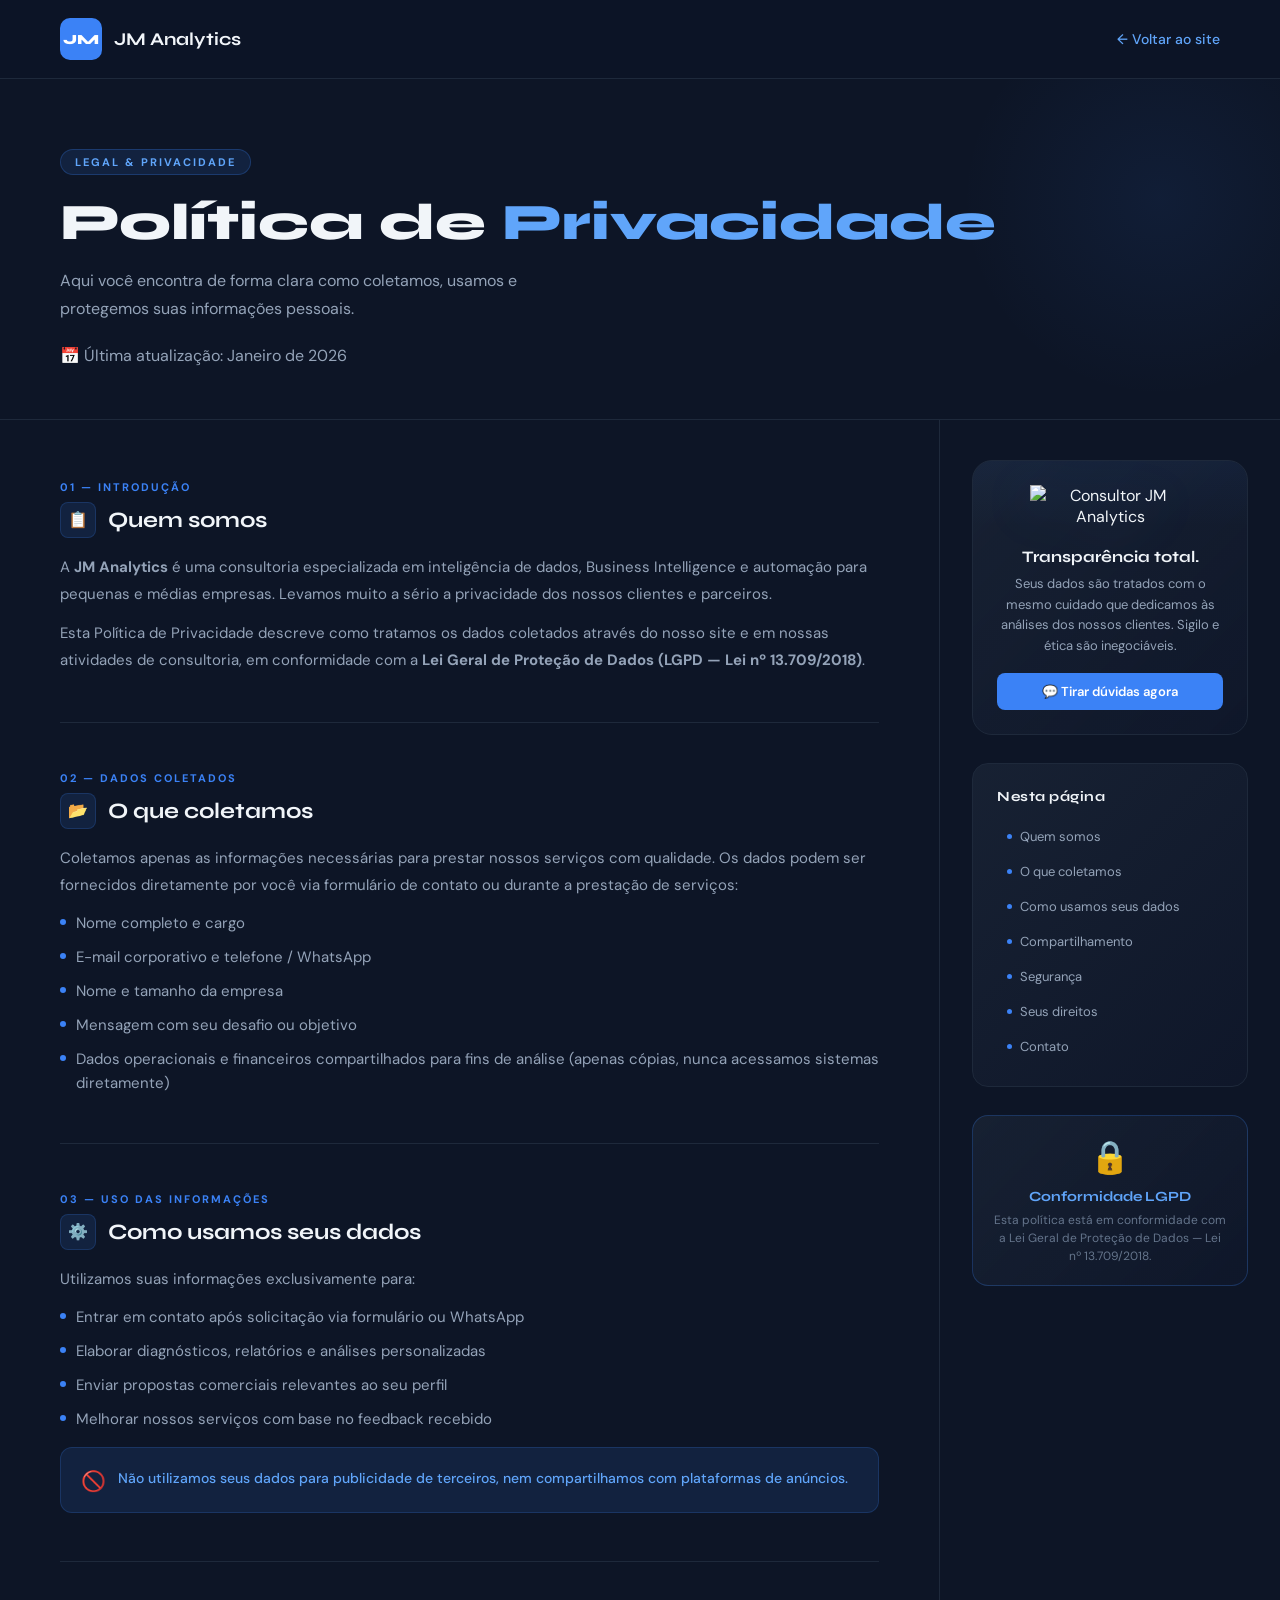
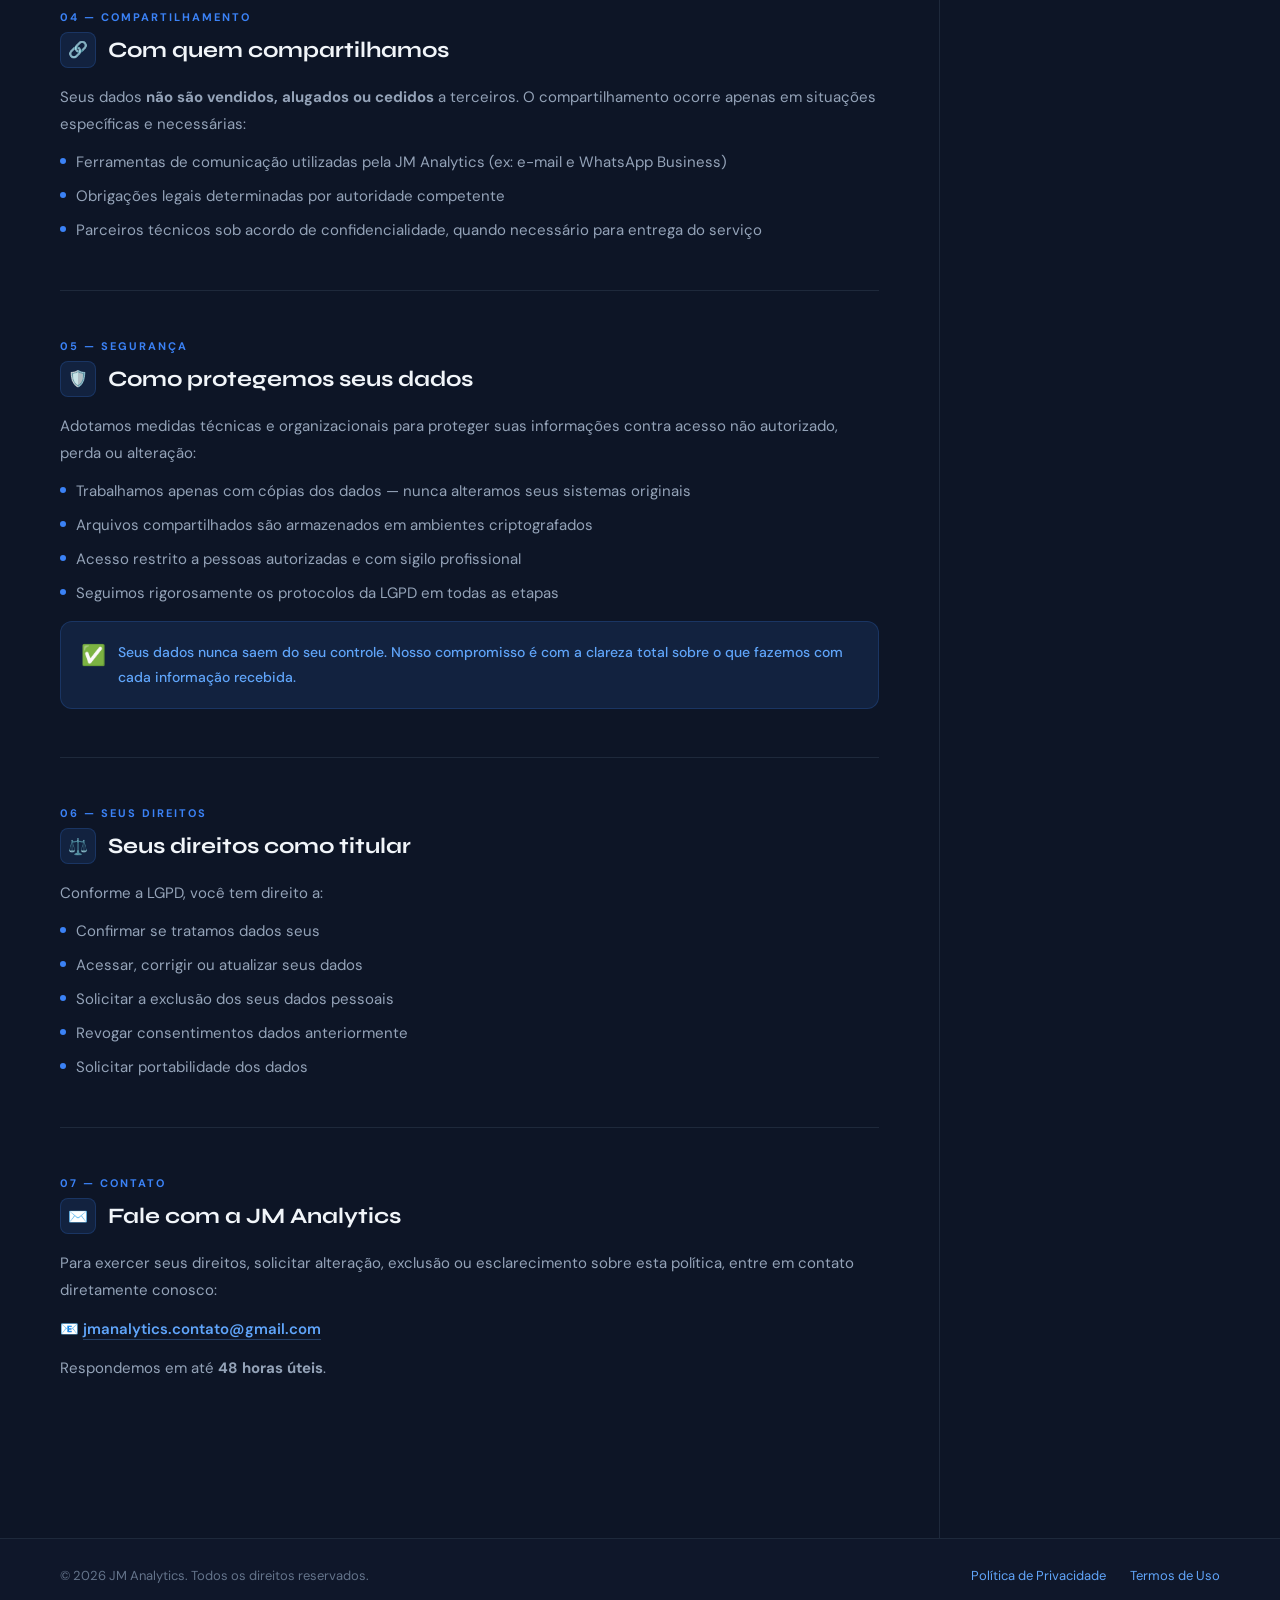
==== politica-privacidade.html @ d1f7fdc4 "Add files via upload" ====
<!DOCTYPE html>
<html lang="pt-BR">
<head>
    <meta charset="UTF-8">
    <meta name="viewport" content="width=device-width, initial-scale=1.0">
    <title>Política de Privacidade | JM Analytics</title>
    <link href="https://fonts.googleapis.com/css2?family=Syne:wght@400;600;700;800&family=DM+Sans:wght@300;400;500&display=swap" rel="stylesheet">
    <style>
        :root {
            --bg-dark: #0d1526;
            --bg-card: #111827;
            --bg-card2: #0f172a;
            --blue: #3b82f6;
            --blue-light: #60a5fa;
            --blue-dim: rgba(59,130,246,0.12);
            --border: #1e293b;
            --text-primary: #f1f5f9;
            --text-muted: #94a3b8;
            --text-subtle: #64748b;
        }

        * { box-sizing: border-box; margin: 0; padding: 0; }

        body {
            background-color: var(--bg-dark);
            color: var(--text-primary);
            font-family: 'DM Sans', sans-serif;
            min-height: 100vh;
        }

        /* HEADER */
        header {
            background: rgba(13, 21, 38, 0.95);
            border-bottom: 1px solid var(--border);
            padding: 18px 60px;
            display: flex;
            align-items: center;
            justify-content: space-between;
            position: sticky;
            top: 0;
            z-index: 100;
            backdrop-filter: blur(12px);
        }

        .logo {
            display: flex;
            align-items: center;
            gap: 12px;
            text-decoration: none;
        }

        .logo-icon {
            width: 42px;
            height: 42px;
            background: var(--blue);
            border-radius: 10px;
            display: flex;
            align-items: center;
            justify-content: center;
            font-family: 'Syne', sans-serif;
            font-weight: 800;
            font-size: 14px;
            color: white;
        }

        .logo-text {
            font-family: 'Syne', sans-serif;
            font-weight: 700;
            font-size: 18px;
            color: var(--text-primary);
        }

        .back-link {
            display: flex;
            align-items: center;
            gap: 8px;
            color: var(--blue-light);
            text-decoration: none;
            font-size: 14px;
            font-weight: 500;
            transition: gap 0.2s;
        }
        .back-link:hover { gap: 12px; }

        /* HERO DA PÁGINA */
        .page-hero {
            padding: 70px 60px 50px;
            border-bottom: 1px solid var(--border);
            position: relative;
            overflow: hidden;
        }

        .page-hero::before {
            content: '';
            position: absolute;
            top: -80px;
            right: -80px;
            width: 400px;
            height: 400px;
            background: radial-gradient(circle, rgba(59,130,246,0.08) 0%, transparent 70%);
            pointer-events: none;
        }

        .page-tag {
            display: inline-block;
            font-size: 11px;
            font-weight: 700;
            letter-spacing: 2px;
            text-transform: uppercase;
            color: var(--blue-light);
            background: var(--blue-dim);
            border: 1px solid rgba(59,130,246,0.25);
            padding: 5px 14px;
            border-radius: 20px;
            margin-bottom: 20px;
        }

        .page-hero h1 {
            font-family: 'Syne', sans-serif;
            font-size: clamp(32px, 4vw, 52px);
            font-weight: 800;
            line-height: 1.1;
            margin-bottom: 16px;
        }

        .page-hero h1 span {
            color: var(--blue-light);
        }

        .page-hero p {
            color: var(--text-muted);
            font-size: 16px;
            max-width: 520px;
            line-height: 1.7;
        }

        .last-updated {
            margin-top: 20px;
            font-size: 13px;
            color: var(--text-subtle);
        }

        /* LAYOUT PRINCIPAL */
        .main-layout {
            display: grid;
            grid-template-columns: 1fr 340px;
            gap: 0;
            min-height: calc(100vh - 200px);
        }

        /* CONTEÚDO */
        .content-area {
            padding: 60px;
            border-right: 1px solid var(--border);
        }

        .section-block {
            margin-bottom: 48px;
            padding-bottom: 48px;
            border-bottom: 1px solid var(--border);
            animation: fadeUp 0.5s ease both;
        }

        .section-block:last-child {
            border-bottom: none;
        }

        @keyframes fadeUp {
            from { opacity: 0; transform: translateY(16px); }
            to { opacity: 1; transform: translateY(0); }
        }

        .section-block:nth-child(1) { animation-delay: 0.05s; }
        .section-block:nth-child(2) { animation-delay: 0.1s; }
        .section-block:nth-child(3) { animation-delay: 0.15s; }
        .section-block:nth-child(4) { animation-delay: 0.2s; }
        .section-block:nth-child(5) { animation-delay: 0.25s; }
        .section-block:nth-child(6) { animation-delay: 0.3s; }

        .section-number {
            font-size: 11px;
            font-weight: 700;
            letter-spacing: 2px;
            color: var(--blue);
            text-transform: uppercase;
            margin-bottom: 8px;
        }

        .section-block h2 {
            font-family: 'Syne', sans-serif;
            font-size: 22px;
            font-weight: 700;
            color: var(--text-primary);
            margin-bottom: 16px;
            display: flex;
            align-items: center;
            gap: 12px;
        }

        .section-block h2 .icon {
            width: 36px;
            height: 36px;
            background: var(--blue-dim);
            border: 1px solid rgba(59,130,246,0.2);
            border-radius: 8px;
            display: flex;
            align-items: center;
            justify-content: center;
            font-size: 16px;
            flex-shrink: 0;
        }

        .section-block p {
            color: var(--text-muted);
            font-size: 15px;
            line-height: 1.8;
            margin-bottom: 12px;
        }

        .section-block p:last-child { margin-bottom: 0; }

        .info-list {
            list-style: none;
            display: flex;
            flex-direction: column;
            gap: 10px;
        }

        .info-list li {
            display: flex;
            align-items: flex-start;
            gap: 10px;
            color: var(--text-muted);
            font-size: 15px;
            line-height: 1.6;
        }

        .info-list li::before {
            content: '';
            width: 6px;
            height: 6px;
            border-radius: 50%;
            background: var(--blue);
            margin-top: 8px;
            flex-shrink: 0;
        }

        .highlight-box {
            background: var(--blue-dim);
            border: 1px solid rgba(59,130,246,0.2);
            border-radius: 12px;
            padding: 18px 20px;
            margin-top: 16px;
            display: flex;
            align-items: flex-start;
            gap: 12px;
        }

        .highlight-box .hb-icon {
            font-size: 20px;
            flex-shrink: 0;
            margin-top: 2px;
        }

        .highlight-box p {
            margin: 0;
            color: var(--blue-light);
            font-size: 14px;
            font-weight: 500;
        }

        .contact-email-link {
            color: var(--blue-light);
            text-decoration: none;
            font-weight: 600;
            border-bottom: 1px solid rgba(96,165,250,0.3);
            transition: border-color 0.2s;
        }
        .contact-email-link:hover { border-color: var(--blue-light); }

        /* SIDEBAR */
        .sidebar {
            padding: 40px 32px;
            display: flex;
            flex-direction: column;
            gap: 28px;
        }

        /* PERSONAGEM */
        .character-card {
            background: linear-gradient(135deg, rgba(30,41,59,0.6), rgba(15,23,42,0.9));
            border: 1px solid var(--border);
            border-radius: 20px;
            overflow: hidden;
            text-align: center;
        }

        .character-img-wrap {
            background: linear-gradient(180deg, rgba(59,130,246,0.05) 0%, transparent 100%);
            padding: 24px 20px 0;
            display: flex;
            justify-content: center;
        }

        .character-img-wrap img {
            width: 160px;
            max-height: 220px;
            object-fit: contain;
            object-position: top;
            filter: drop-shadow(0 8px 24px rgba(59,130,246,0.2));
        }

        .character-text {
            padding: 20px 24px 24px;
        }

        .character-text strong {
            display: block;
            font-family: 'Syne', sans-serif;
            font-size: 16px;
            font-weight: 700;
            color: var(--text-primary);
            margin-bottom: 8px;
        }

        .character-text p {
            font-size: 13px;
            color: var(--text-muted);
            line-height: 1.6;
            margin-bottom: 16px;
        }

        .character-text a {
            display: block;
            background: var(--blue);
            color: white;
            text-decoration: none;
            padding: 10px 16px;
            border-radius: 8px;
            font-size: 13px;
            font-weight: 600;
            transition: background 0.2s;
        }
        .character-text a:hover { background: #2563eb; }

        /* SUMÁRIO */
        .summary-card {
            background: linear-gradient(135deg, rgba(30,41,59,0.6), rgba(15,23,42,0.9));
            border: 1px solid var(--border);
            border-radius: 16px;
            padding: 24px;
        }

        .summary-card h3 {
            font-family: 'Syne', sans-serif;
            font-size: 14px;
            font-weight: 700;
            color: var(--text-primary);
            margin-bottom: 16px;
            letter-spacing: 0.5px;
        }

        .summary-list {
            list-style: none;
            display: flex;
            flex-direction: column;
            gap: 4px;
        }

        .summary-list li a {
            display: flex;
            align-items: center;
            gap: 8px;
            color: var(--text-muted);
            text-decoration: none;
            font-size: 13px;
            padding: 7px 10px;
            border-radius: 8px;
            transition: all 0.2s;
        }

        .summary-list li a:hover {
            background: var(--blue-dim);
            color: var(--blue-light);
        }

        .summary-list li a::before {
            content: '';
            width: 5px;
            height: 5px;
            border-radius: 50%;
            background: var(--blue);
            flex-shrink: 0;
        }

        /* BADGE LGPD */
        .lgpd-badge {
            background: linear-gradient(135deg, rgba(30,41,59,0.6), rgba(15,23,42,0.9));
            border: 1px solid rgba(59,130,246,0.25);
            border-radius: 16px;
            padding: 20px;
            text-align: center;
        }

        .lgpd-badge .badge-icon {
            font-size: 32px;
            margin-bottom: 10px;
        }

        .lgpd-badge strong {
            display: block;
            font-family: 'Syne', sans-serif;
            font-size: 14px;
            color: var(--blue-light);
            margin-bottom: 6px;
        }

        .lgpd-badge p {
            font-size: 12px;
            color: var(--text-subtle);
            line-height: 1.5;
        }

        /* FOOTER */
        footer {
            background: var(--bg-card2);
            border-top: 1px solid var(--border);
            padding: 28px 60px;
            display: flex;
            align-items: center;
            justify-content: space-between;
        }

        footer p {
            font-size: 13px;
            color: var(--text-subtle);
        }

        footer a {
            font-size: 13px;
            color: var(--blue-light);
            text-decoration: none;
        }

        footer a:hover { text-decoration: underline; }

        /* MOBILE */
        @media (max-width: 900px) {
            header { padding: 16px 20px; }
            .page-hero { padding: 40px 20px 30px; }
            .main-layout { grid-template-columns: 1fr; }
            .content-area { padding: 32px 20px; border-right: none; }
            .sidebar { padding: 20px; }
            footer { padding: 20px; flex-direction: column; gap: 8px; text-align: center; }
        }
    </style>
</head>
<body>

<!-- HEADER -->
<header>
    <a href="index.html" class="logo">
        <div class="logo-icon">JM</div>
        <span class="logo-text">JM Analytics</span>
    </a>
    <a href="index.html" class="back-link">← Voltar ao site</a>
</header>

<!-- HERO -->
<div class="page-hero">
    <div class="page-tag">Legal & Privacidade</div>
    <h1>Política de <span>Privacidade</span></h1>
    <p>Aqui você encontra de forma clara como coletamos, usamos e protegemos suas informações pessoais.</p>
    <p class="last-updated">📅 Última atualização: Janeiro de 2026</p>
</div>

<!-- LAYOUT -->
<div class="main-layout">

    <!-- CONTEÚDO -->
    <div class="content-area">

        <div class="section-block" id="introducao">
            <div class="section-number">01 — Introdução</div>
            <h2><span class="icon">📋</span> Quem somos</h2>
            <p>A <strong>JM Analytics</strong> é uma consultoria especializada em inteligência de dados, Business Intelligence e automação para pequenas e médias empresas. Levamos muito a sério a privacidade dos nossos clientes e parceiros.</p>
            <p>Esta Política de Privacidade descreve como tratamos os dados coletados através do nosso site e em nossas atividades de consultoria, em conformidade com a <strong>Lei Geral de Proteção de Dados (LGPD — Lei nº 13.709/2018)</strong>.</p>
        </div>

        <div class="section-block" id="dados">
            <div class="section-number">02 — Dados coletados</div>
            <h2><span class="icon">📂</span> O que coletamos</h2>
            <p>Coletamos apenas as informações necessárias para prestar nossos serviços com qualidade. Os dados podem ser fornecidos diretamente por você via formulário de contato ou durante a prestação de serviços:</p>
            <ul class="info-list">
                <li>Nome completo e cargo</li>
                <li>E-mail corporativo e telefone / WhatsApp</li>
                <li>Nome e tamanho da empresa</li>
                <li>Mensagem com seu desafio ou objetivo</li>
                <li>Dados operacionais e financeiros compartilhados para fins de análise (apenas cópias, nunca acessamos sistemas diretamente)</li>
            </ul>
        </div>

        <div class="section-block" id="uso">
            <div class="section-number">03 — Uso das informações</div>
            <h2><span class="icon">⚙️</span> Como usamos seus dados</h2>
            <p>Utilizamos suas informações exclusivamente para:</p>
            <ul class="info-list">
                <li>Entrar em contato após solicitação via formulário ou WhatsApp</li>
                <li>Elaborar diagnósticos, relatórios e análises personalizadas</li>
                <li>Enviar propostas comerciais relevantes ao seu perfil</li>
                <li>Melhorar nossos serviços com base no feedback recebido</li>
            </ul>
            <div class="highlight-box">
                <span class="hb-icon">🚫</span>
                <p>Não utilizamos seus dados para publicidade de terceiros, nem compartilhamos com plataformas de anúncios.</p>
            </div>
        </div>

        <div class="section-block" id="compartilhamento">
            <div class="section-number">04 — Compartilhamento</div>
            <h2><span class="icon">🔗</span> Com quem compartilhamos</h2>
            <p>Seus dados <strong>não são vendidos, alugados ou cedidos</strong> a terceiros. O compartilhamento ocorre apenas em situações específicas e necessárias:</p>
            <ul class="info-list">
                <li>Ferramentas de comunicação utilizadas pela JM Analytics (ex: e-mail e WhatsApp Business)</li>
                <li>Obrigações legais determinadas por autoridade competente</li>
                <li>Parceiros técnicos sob acordo de confidencialidade, quando necessário para entrega do serviço</li>
            </ul>
        </div>

        <div class="section-block" id="seguranca">
            <div class="section-number">05 — Segurança</div>
            <h2><span class="icon">🛡️</span> Como protegemos seus dados</h2>
            <p>Adotamos medidas técnicas e organizacionais para proteger suas informações contra acesso não autorizado, perda ou alteração:</p>
            <ul class="info-list">
                <li>Trabalhamos apenas com cópias dos dados — nunca alteramos seus sistemas originais</li>
                <li>Arquivos compartilhados são armazenados em ambientes criptografados</li>
                <li>Acesso restrito a pessoas autorizadas e com sigilo profissional</li>
                <li>Seguimos rigorosamente os protocolos da LGPD em todas as etapas</li>
            </ul>
            <div class="highlight-box">
                <span class="hb-icon">✅</span>
                <p>Seus dados nunca saem do seu controle. Nosso compromisso é com a clareza total sobre o que fazemos com cada informação recebida.</p>
            </div>
        </div>

        <div class="section-block" id="direitos">
            <div class="section-number">06 — Seus direitos</div>
            <h2><span class="icon">⚖️</span> Seus direitos como titular</h2>
            <p>Conforme a LGPD, você tem direito a:</p>
            <ul class="info-list">
                <li>Confirmar se tratamos dados seus</li>
                <li>Acessar, corrigir ou atualizar seus dados</li>
                <li>Solicitar a exclusão dos seus dados pessoais</li>
                <li>Revogar consentimentos dados anteriormente</li>
                <li>Solicitar portabilidade dos dados</li>
            </ul>
        </div>

        <div class="section-block" id="contato">
            <div class="section-number">07 — Contato</div>
            <h2><span class="icon">✉️</span> Fale com a JM Analytics</h2>
            <p>Para exercer seus direitos, solicitar alteração, exclusão ou esclarecimento sobre esta política, entre em contato diretamente conosco:</p>
            <p>📧 <a href="mailto:jmanalytics.contato@gmail.com" class="contact-email-link">jmanalytics.contato@gmail.com</a></p>
            <p>Respondemos em até <strong>48 horas úteis</strong>.</p>
        </div>

    </div>

    <!-- SIDEBAR -->
    <div class="sidebar">

        <!-- PERSONAGEM -->
        <div class="character-card">
            <div class="character-img-wrap">
                <img src="img/jotta.png" alt="Consultor JM Analytics">
            </div>
            <div class="character-text">
                <strong>Transparência total.</strong>
                <p>Seus dados são tratados com o mesmo cuidado que dedicamos às análises dos nossos clientes. Sigilo e ética são inegociáveis.</p>
                <a href="https://wa.me/5521969181327?text=Ol%C3%A1!%20Tenho%20uma%20d%C3%BAvida%20sobre%20privacidade">
                    💬 Tirar dúvidas agora
                </a>
            </div>
        </div>

        <!-- SUMÁRIO -->
        <div class="summary-card">
            <h3>Nesta página</h3>
            <ul class="summary-list">
                <li><a href="#introducao">Quem somos</a></li>
                <li><a href="#dados">O que coletamos</a></li>
                <li><a href="#uso">Como usamos seus dados</a></li>
                <li><a href="#compartilhamento">Compartilhamento</a></li>
                <li><a href="#seguranca">Segurança</a></li>
                <li><a href="#direitos">Seus direitos</a></li>
                <li><a href="#contato">Contato</a></li>
            </ul>
        </div>

        <!-- LGPD BADGE -->
        <div class="lgpd-badge">
            <div class="badge-icon">🔒</div>
            <strong>Conformidade LGPD</strong>
            <p>Esta política está em conformidade com a Lei Geral de Proteção de Dados — Lei nº 13.709/2018.</p>
        </div>

    </div>

</div>

<!-- FOOTER -->
<footer>
    <p>© 2026 JM Analytics. Todos os direitos reservados.</p>
    <div style="display:flex; gap:24px;">
        <a href="politica-privacidade.html">Política de Privacidade</a>
        <a href="termos-de-uso.html">Termos de Uso</a>
    </div>
</footer>

</body>
</html>
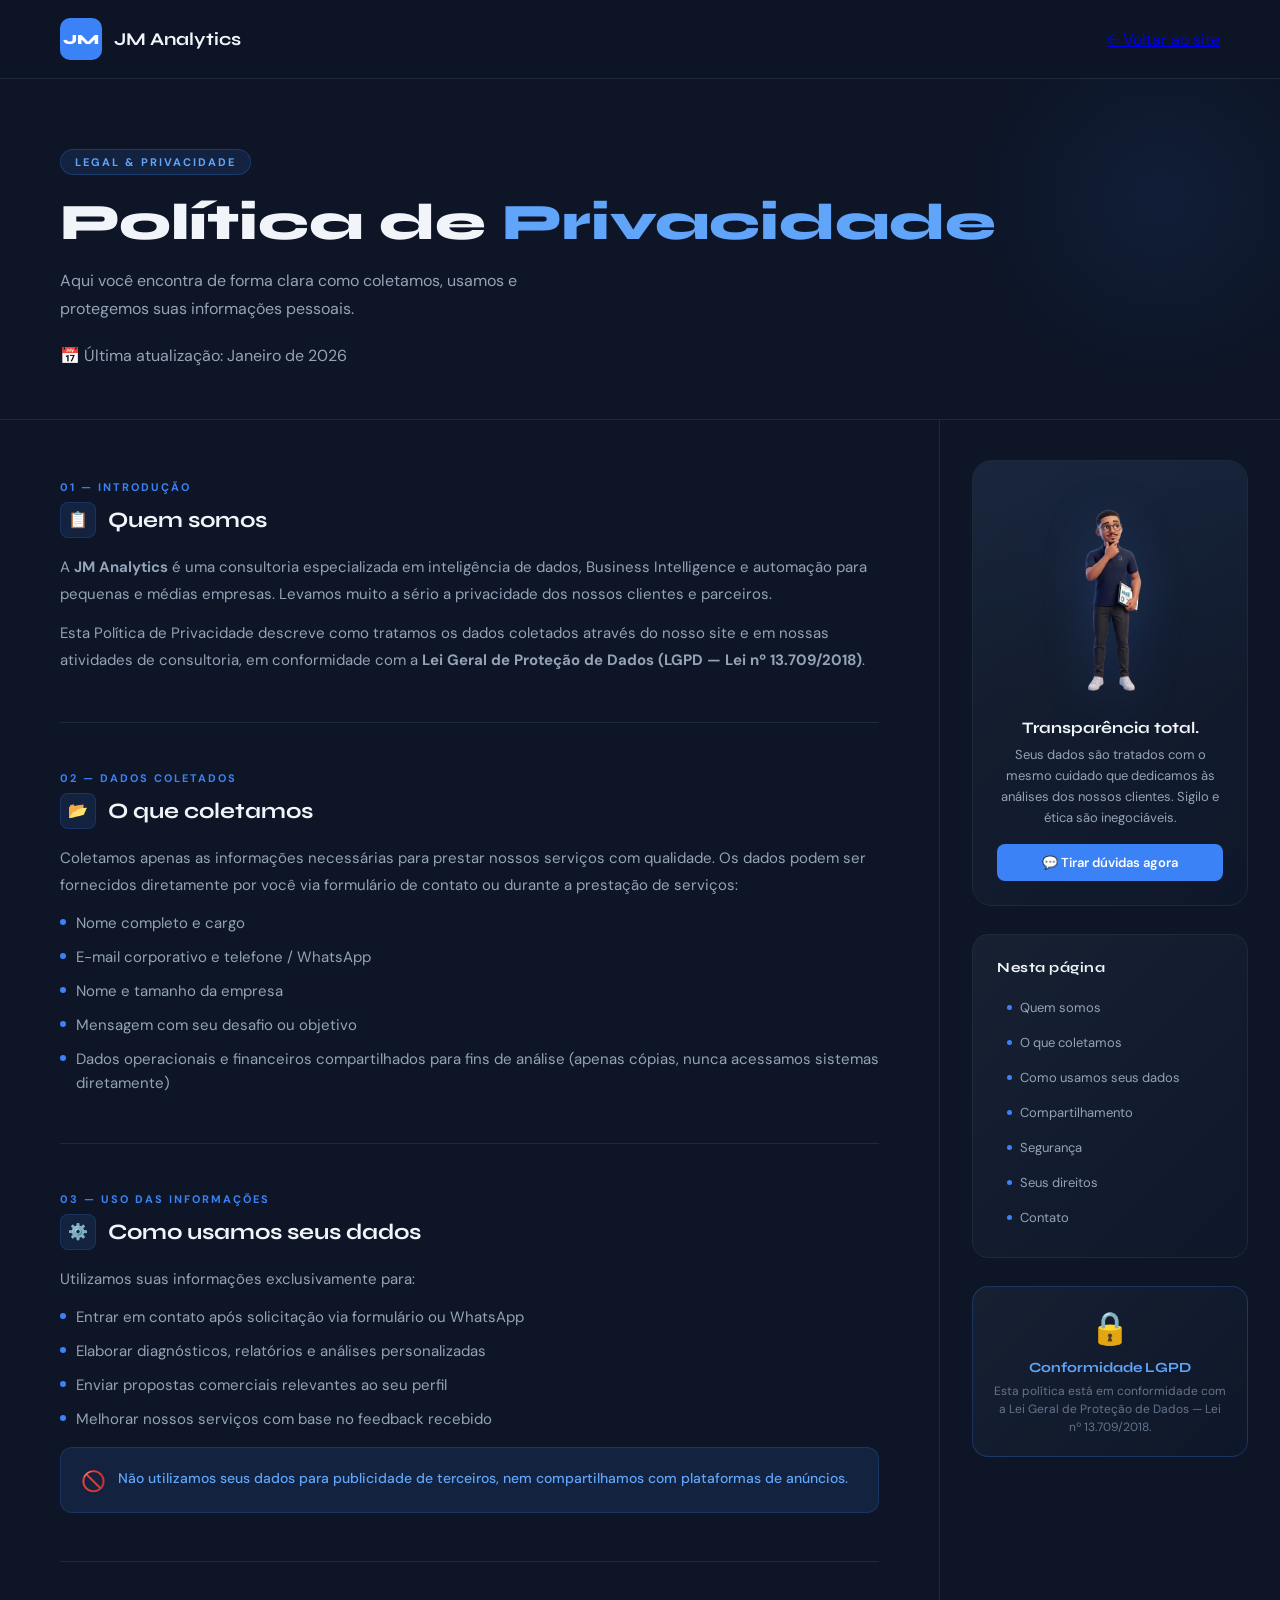
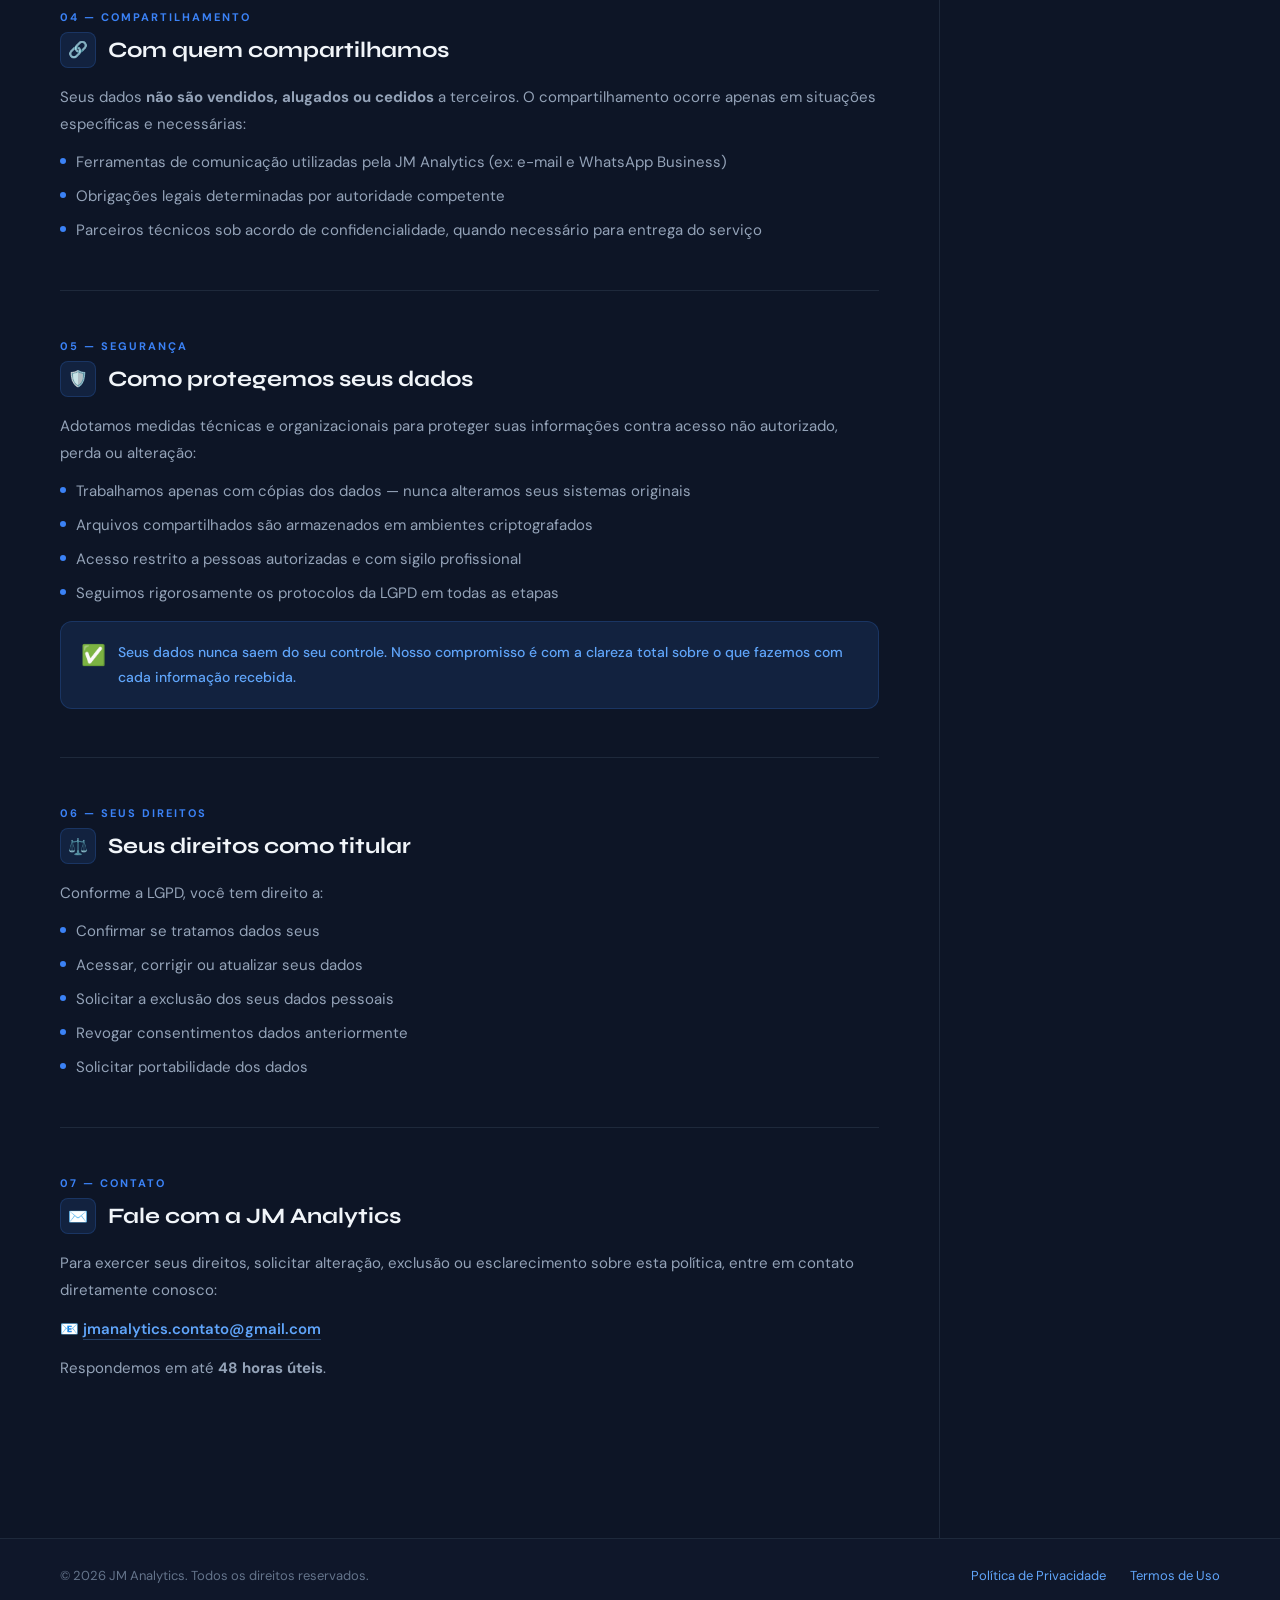
==== commit 340b7fe1: "Update print statement from 'Hello' to 'Goodbye'" ====
--- a/politica-privacidade.html
+++ b/politica-privacidade.html
@@ -463,7 +463,7 @@
         <div class="logo-icon">JM</div>
         <span class="logo-text">JM Analytics</span>
     </a>
-    <a href="index.html" class="back-link">← Voltar ao site</a>
+    <a href="index.html" class="https://jmanalytics.netlify.app/">← Voltar ao site</a>
 </header>
 
 <!-- HERO -->
@@ -572,7 +572,7 @@
         <!-- PERSONAGEM -->
         <div class="character-card">
             <div class="character-img-wrap">
-                <img src="img/jotta.png" alt="Consultor JM Analytics">
+                <img src="jotta.png" alt="Consultor JM Analytics">
             </div>
             <div class="character-text">
                 <strong>Transparência total.</strong>
@@ -618,4 +618,4 @@
 </footer>
 
 </body>
-</html>+</html>
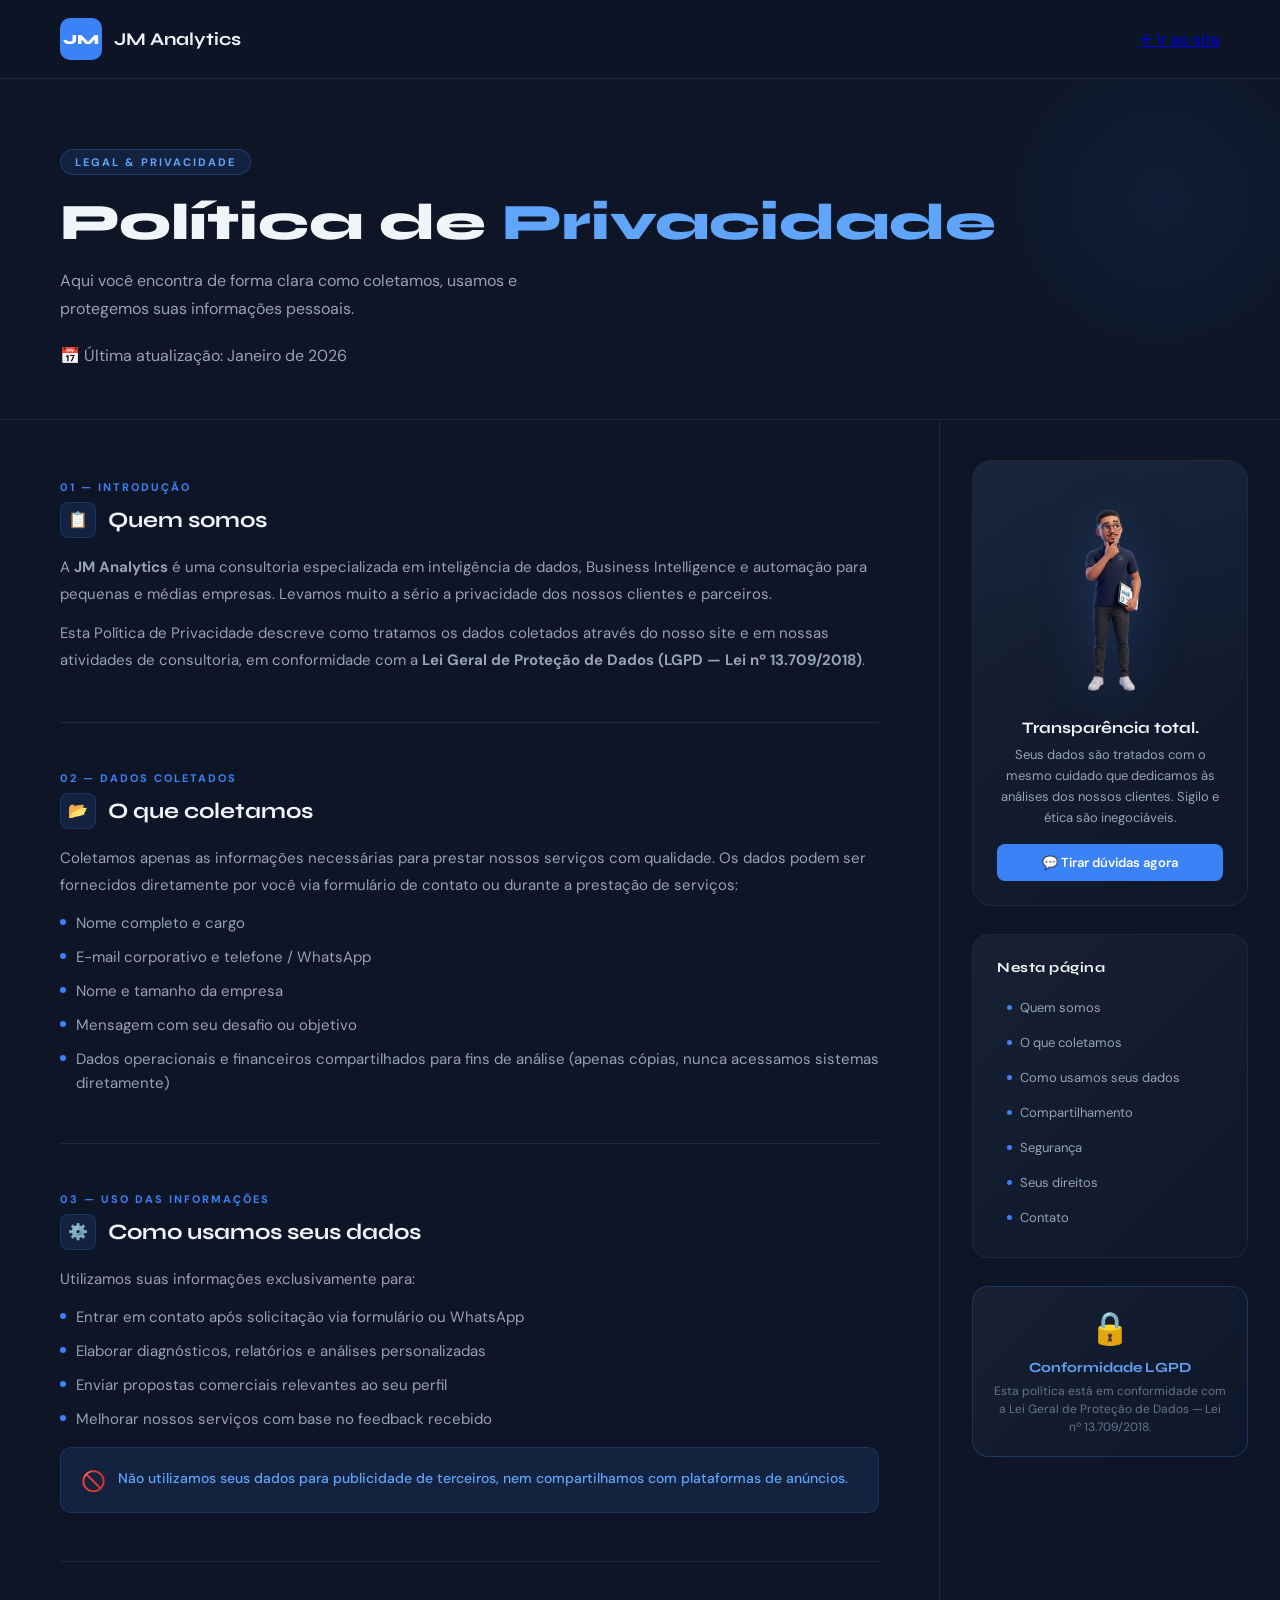
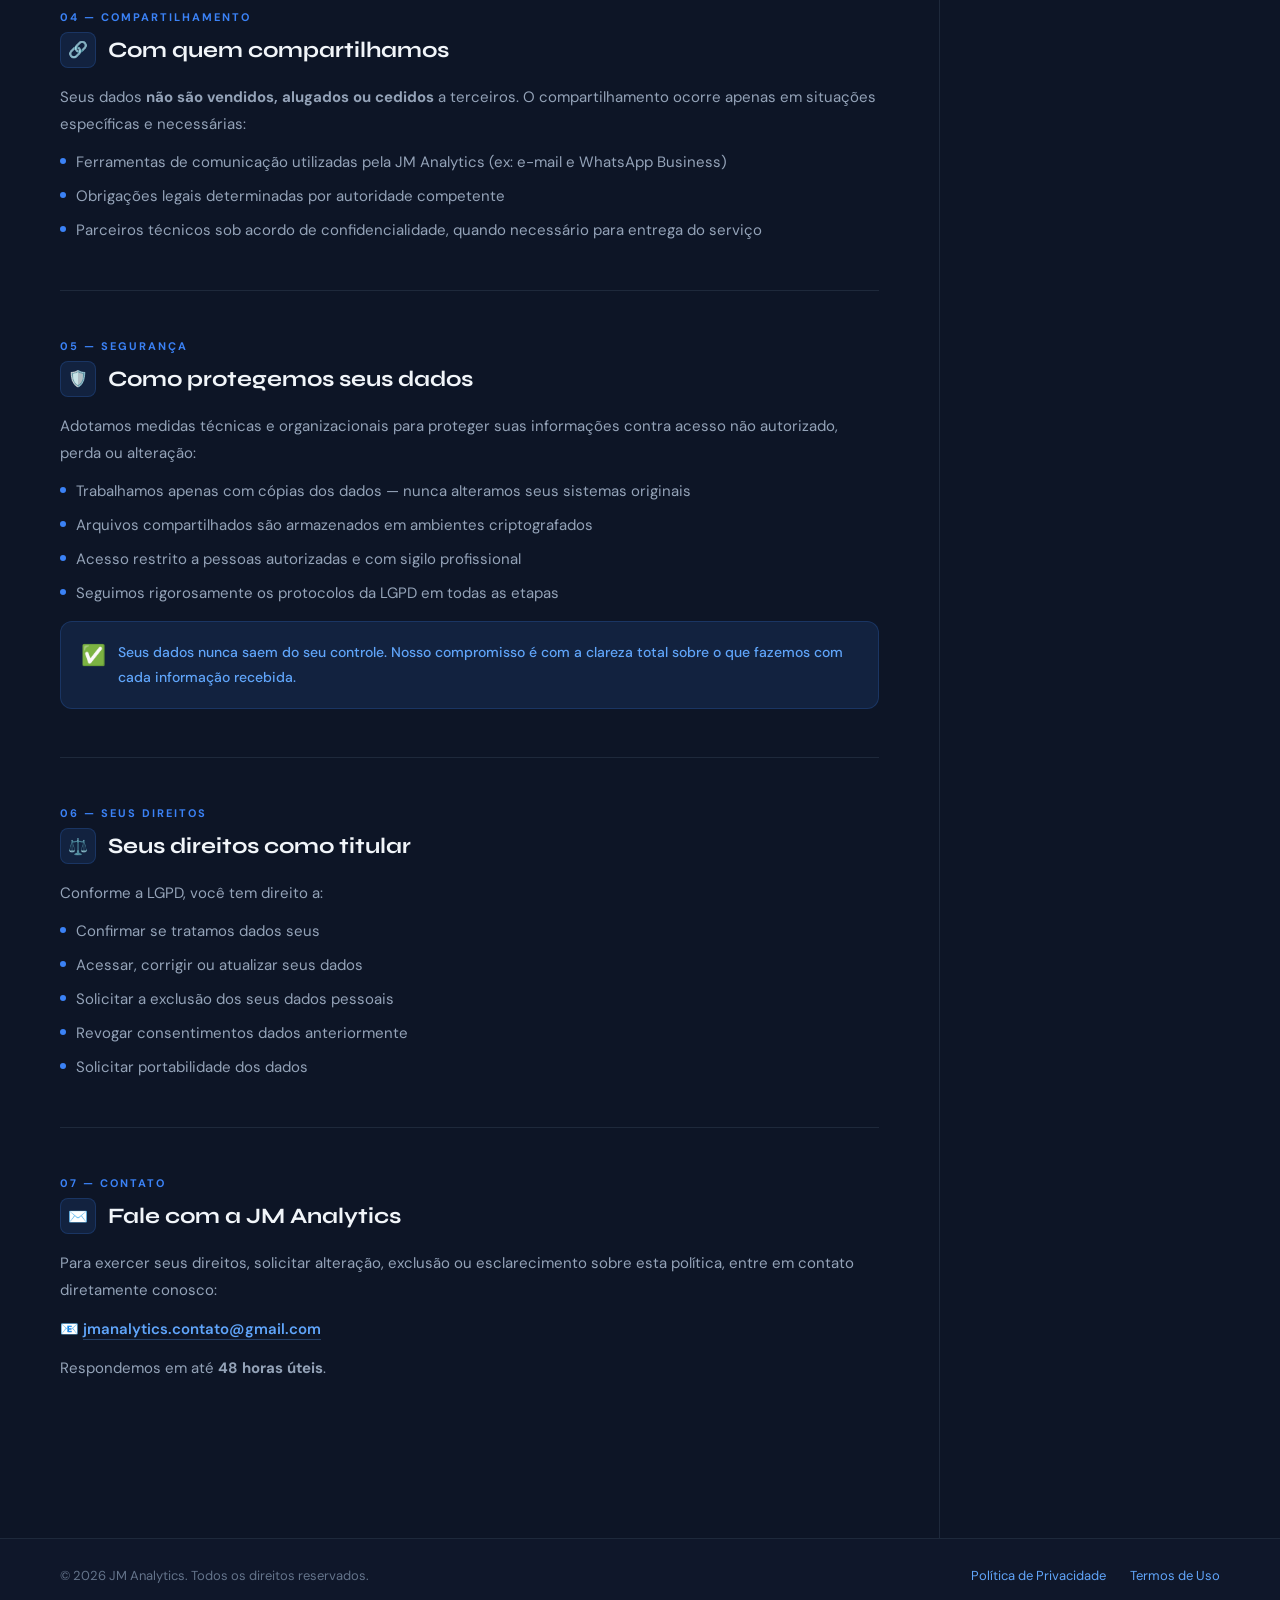
==== commit ea02312d: "Update politica-privacidade.html" ====
--- a/politica-privacidade.html
+++ b/politica-privacidade.html
@@ -463,7 +463,7 @@
         <div class="logo-icon">JM</div>
         <span class="logo-text">JM Analytics</span>
     </a>
-    <a href="index.html" class="https://jmanalytics.netlify.app/">← Voltar ao site</a>
+    <a href="index.html" class="https://jmanalytics.netlify.app/">← Ir ao site</a>
 </header>
 
 <!-- HERO -->
